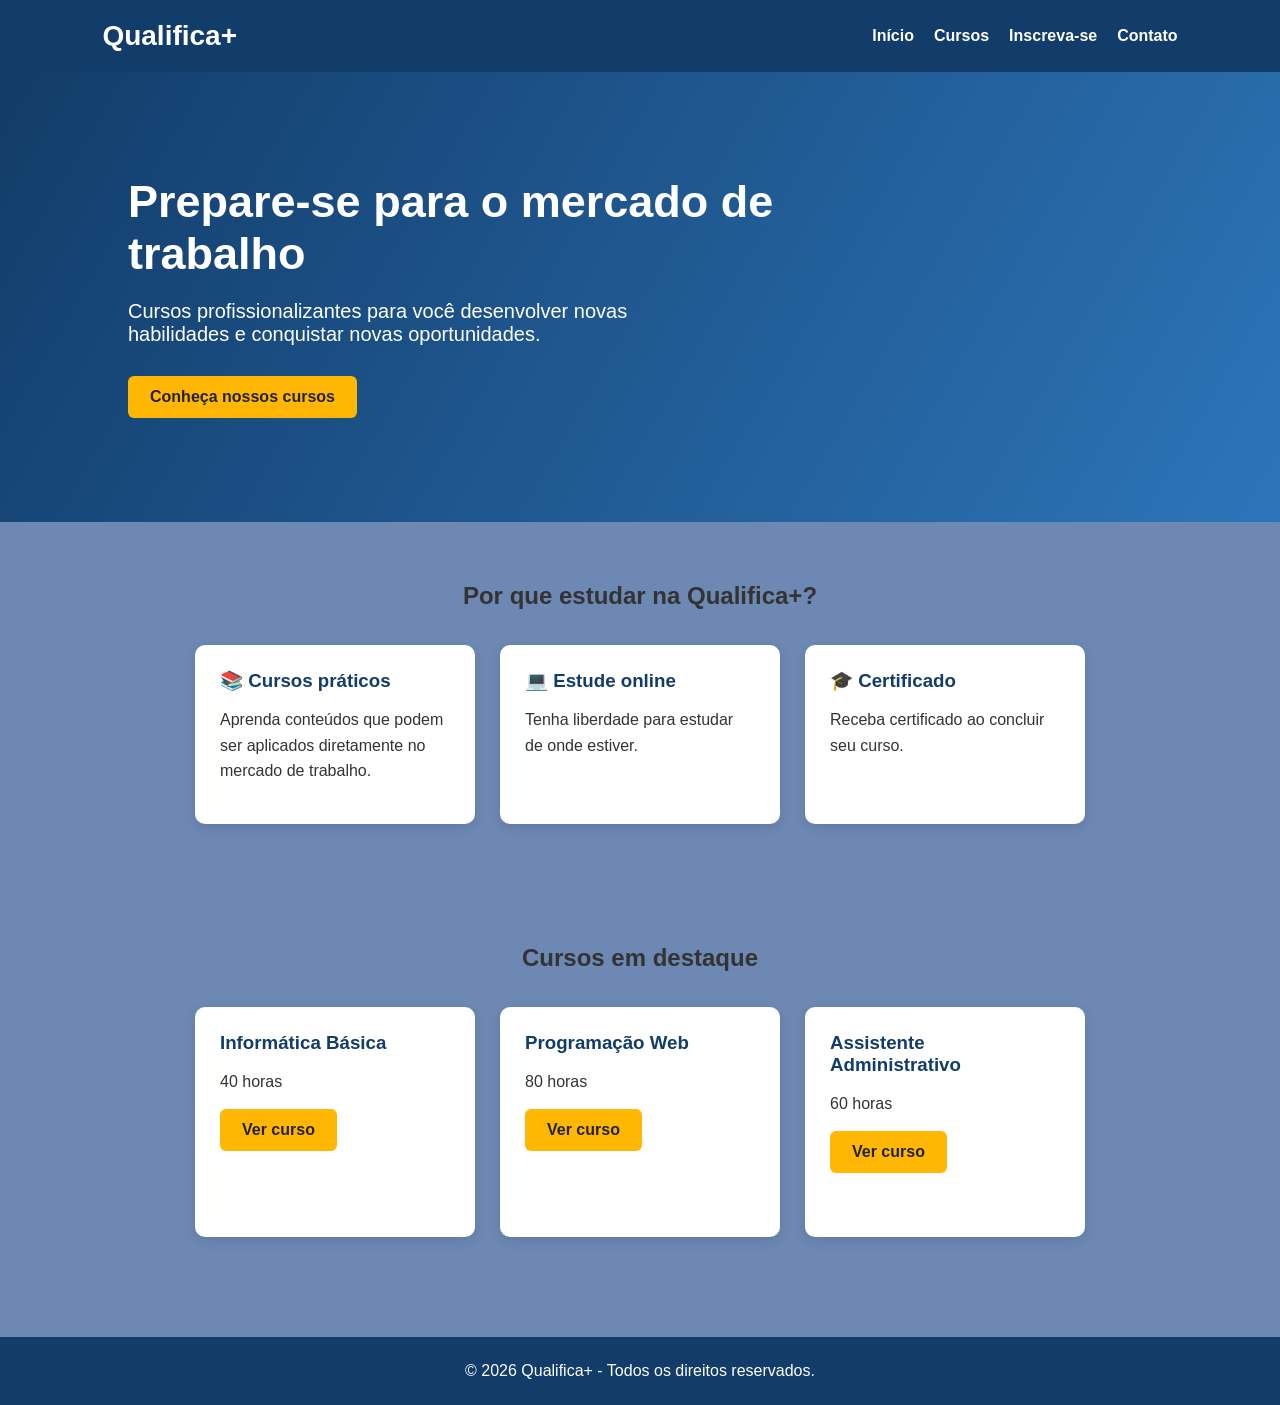
==== index.html @ 8e6860f6 "aula do dia 19-08" ====
<!DOCTYPE html>
<html lang="pt-BR">

<head>
    <meta charset="UTF-8">
    <meta name="viewport" content="width=device-width, initial-scale=1.0">
    <title>Qualifica+ | Cursos Profissionalizantes</title>
    <link rel="stylesheet" href="style.css">
    


</head>

<body>

    <header>
        <h1>Qualifica+</h1>

        <nav>
            <a href="index.html">Início</a>
            <a href="cursos.html">Cursos</a>
            <a href="cadastro.html">Inscreva-se</a>
            <a href="contato.html">Contato</a>
        </nav>
    </header>

    <main>

        <section class="hero">
            <div>
                <h2>Prepare-se para o mercado de trabalho</h2>

                <p>
                    Cursos profissionalizantes para você desenvolver
                    novas habilidades e conquistar novas oportunidades.
                </p>

                <a href="cursos.html" class="botao">
                    Conheça nossos cursos
                </a>
            </div>
        </section>

        <section class="sobre">
            <h2>Por que estudar na Qualifica+?</h2>

            <div class="cards">

                <div class="card">
                    <h3>📚 Cursos práticos</h3>
                    <p>
                        Aprenda conteúdos que podem ser aplicados
                        diretamente no mercado de trabalho.
                    </p>
                </div>

                <div class="card">
                    <h3>💻 Estude online</h3>
                    <p>
                        Tenha liberdade para estudar de onde estiver.
                    </p>
                </div>

                <div class="card">
                    <h3>🎓 Certificado</h3>
                    <p>
                        Receba certificado ao concluir seu curso.
                    </p>
                </div>

            </div>
        </section>

        <section class="destaques">

            <h2>Cursos em destaque</h2>

            <div class="cards">

                <div class="card curso">
                    <h3>Informática Básica</h3>
                    <p>40 horas</p>
                    <a href="curso.html" class="botao">Ver curso</a>
                </div>

                <div class="card curso">
                    <h3>Programação Web</h3>
                    <p>80 horas</p>
                    <a href="curso.html" class="botao">Ver curso</a>
                </div>

                <div class="card curso">
                    <h3>Assistente Administrativo</h3>
                    <p>60 horas</p>
                    <a href="curso.html" class="botao">Ver curso</a>
                </div>

            </div>

        </section>

    </main>

    <footer>
        <p>© 2026 Qualifica+ - Todos os direitos reservados.</p>
    </footer>

</body>
</html>
---- style.css ----
* {
    margin: 0;
    padding: 0;
    box-sizing: border-box;
}

body {
    font-family: Arial, sans-serif;
    background-color: #6c88b3;
    color: #333;
}

/* CABEÇALHO */

header {
    background-color: #123c69;
    color: white;

    padding: 20px 8%;

    display: flex;
    justify-content: space-between;
    align-items: center;
}

header h1 {
    font-size: 28px;
}

nav {
    display: flex;
    gap: 20px;
}

nav a {
    color: white;
    text-decoration: none;
    font-weight: bold;
}

nav a:hover {
    text-decoration: underline;
}

/* BANNER */

.hero {
    min-height: 450px;

    display: flex;
    align-items: center;

    padding: 60px 10%;

    background: linear-gradient(
        120deg,
        #123c69,
        #2d75b9
    );

    color: white;
}

.hero h2 {
    font-size: 45px;
    max-width: 650px;

    margin-bottom: 20px;
}

.hero p {
    font-size: 20px;
    max-width: 600px;

    margin-bottom: 30px;
}

/* BOTÕES */

.botao {
    display: inline-block;

    background-color: #ffb703;
    color: #222;

    padding: 12px 22px;

    border-radius: 6px;

    text-decoration: none;

    border: none;

    cursor: pointer;

    font-weight: bold;
}

.botao:hover {
    background-color: #fb8500;
}

/* SEÇÕES */

.sobre,
.destaques,
.pagina {
    padding: 60px 8%;
}

.sobre h2,
.destaques h2,
.pagina h2 {
    text-align: center;

    margin-bottom: 35px;
}

/* CARDS */

.cards {
    display: flex;

    flex-wrap: wrap;

    gap: 25px;

    justify-content: center;
}

.card {
    background-color: white;

    padding: 25px;

    border-radius: 10px;

    width: 280px;

    box-shadow: 0 4px 12px rgba(0,0,0,0.1);

    transition: 0.3s;
}

.card:hover {
    transform: translateY(-5px);
}

.card h3 {
    margin-bottom: 15px;

    color: #123c69;
}

.card p {
    line-height: 1.6;

    margin-bottom: 15px;
}

.curso {
    min-height: 230px;
}

/* FORMULÁRIOS */

.formulario {
    max-width: 650px;

    margin: 60px auto;

    background-color: white;

    padding: 35px;

    border-radius: 10px;

    box-shadow: 0 4px 15px rgba(0,0,0,0.1);
}

.formulario h2 {
    text-align: center;

    margin-bottom: 30px;

    color: #123c69;
}

form {
    display: flex;

    flex-direction: column;

    gap: 10px;
}

label {
    font-weight: bold;

    margin-top: 10px;
}

input,
select,
textarea {
    padding: 12px;

    border: 1px solid #ccc;

    border-radius: 5px;

    font-size: 16px;

    width: 100%;
}

textarea {
    resize: vertical;
}

button {
    margin-top: 20px;
}

/* RODAPÉ */

footer {
    background-color: #123c69;

    color: white;

    text-align: center;

    padding: 25px;

    margin-top: 40px;
}

/* RESPONSIVIDADE */

@media (max-width: 700px) {

    header {
        flex-direction: column;

        gap: 20px;
    }

    nav {
        flex-direction: column;

        text-align: center;

        gap: 10px;
    }

    .hero h2 {
        font-size: 32px;
    }

    .cards {
        flex-direction: column;

        align-items: center;
    }

    .card {
        width: 90%;
    }

}
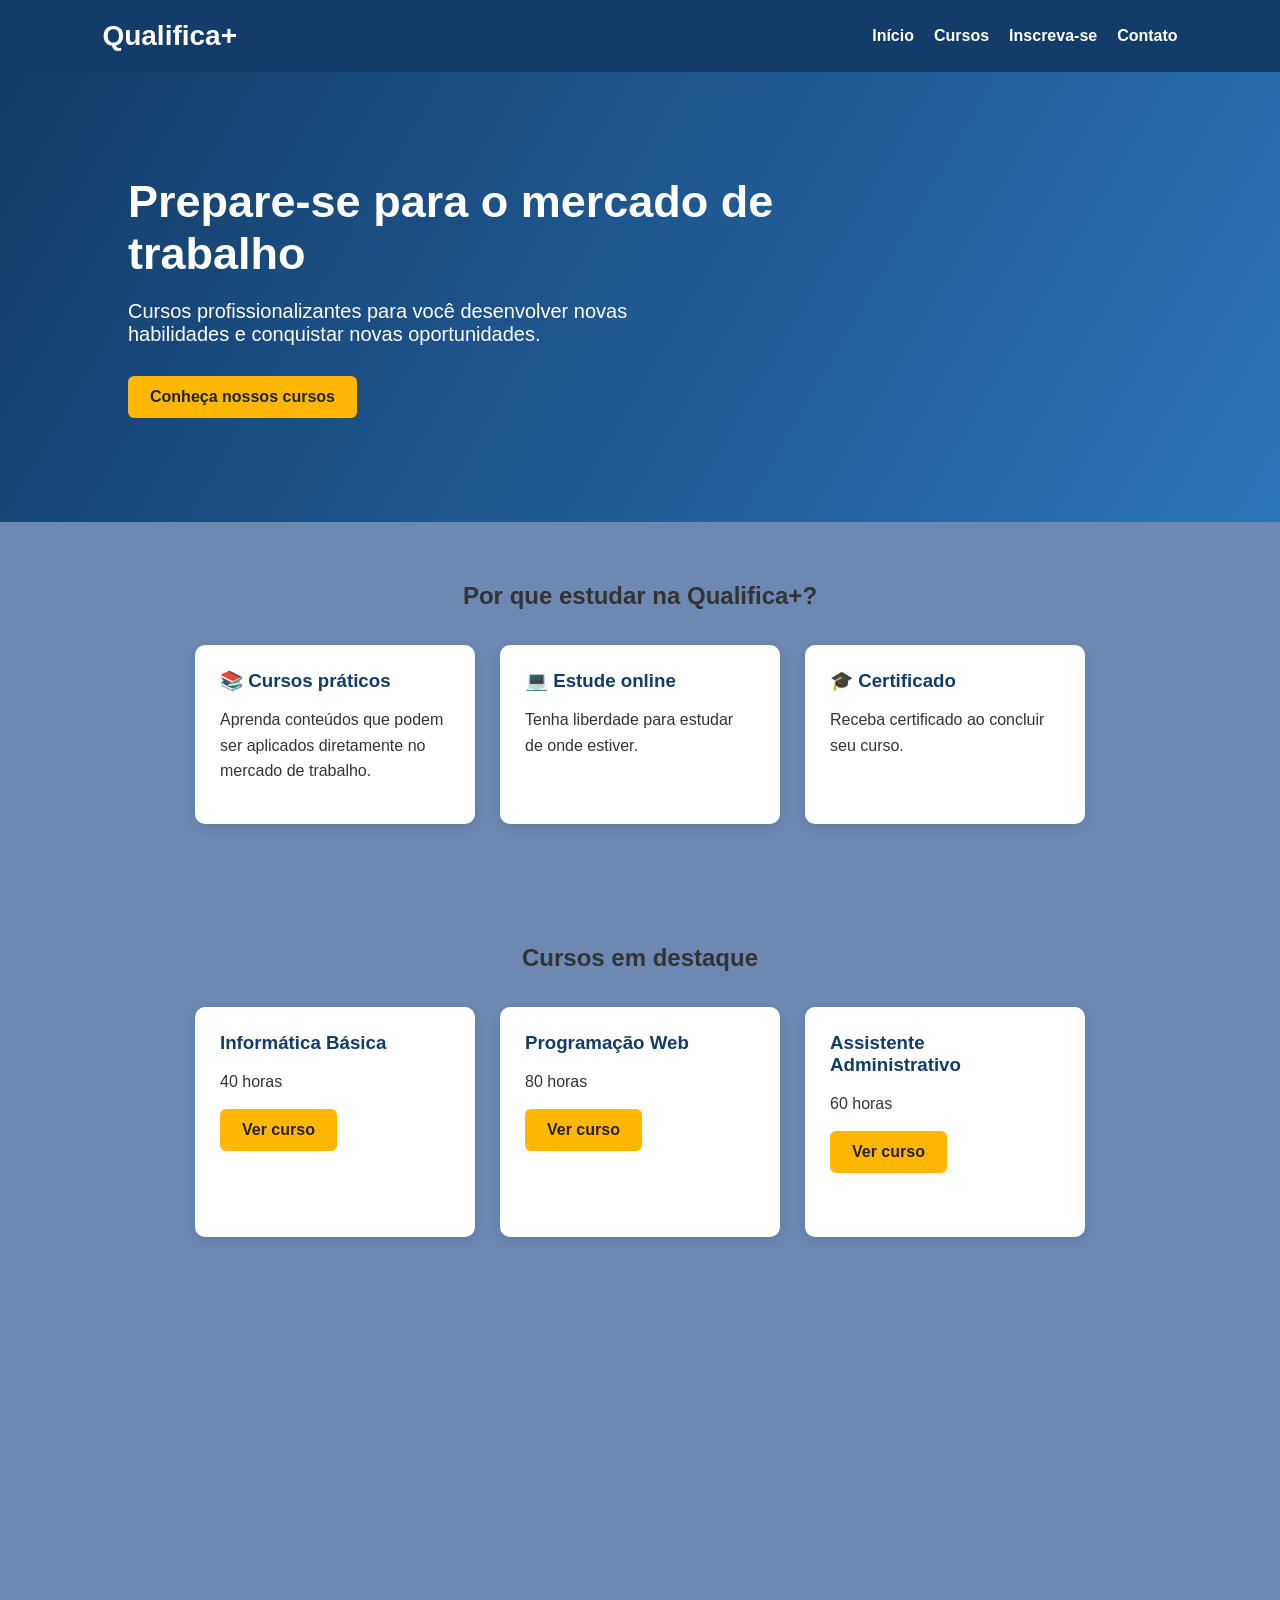
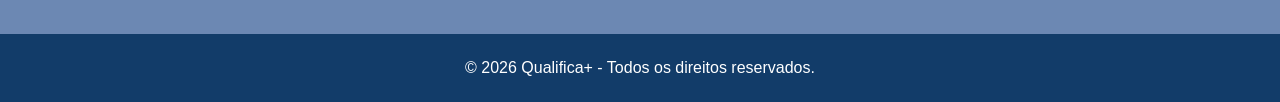
==== commit f7a44b95: "Alteraçoes em 19-10" ====
--- a/index.html
+++ b/index.html
@@ -1,109 +1,111 @@
-<!DOCTYPE html>
-<html lang="pt-BR">
+        <!DOCTYPE html>
+        <html lang="pt-BR">
 
-<head>
-    <meta charset="UTF-8">
-    <meta name="viewport" content="width=device-width, initial-scale=1.0">
-    <title>Qualifica+ | Cursos Profissionalizantes</title>
-    <link rel="stylesheet" href="style.css">
-    
+        <head>
+            <meta charset="UTF-8">
+            <meta name="viewport" content="width=device-width, initial-scale=1.0">
+            <title>Qualifica+ | Cursos Profissionalizantes</title>
+            <link rel="stylesheet" href="style.css">
+            
 
 
-</head>
+        </head>
 
-<body>
+        <body>
 
-    <header>
-        <h1>Qualifica+</h1>
+            <header>
+                <h1>Qualifica+</h1>
 
-        <nav>
-            <a href="index.html">Início</a>
-            <a href="cursos.html">Cursos</a>
-            <a href="cadastro.html">Inscreva-se</a>
-            <a href="contato.html">Contato</a>
-        </nav>
-    </header>
+                <nav>
+                    <a href="index.html">Início</a>
+                    <a href="cursos.html">Cursos</a>
+                    <a href="cadastro.html">Inscreva-se</a>
+                    <a href="contato.html">Contato</a>
+                </nav>
+            </header>
 
-    <main>
+            <main>
 
-        <section class="hero">
-            <div>
-                <h2>Prepare-se para o mercado de trabalho</h2>
+                <section class="hero">
+                    <div>
+                        <h2>Prepare-se para o mercado de trabalho</h2>
 
-                <p>
-                    Cursos profissionalizantes para você desenvolver
-                    novas habilidades e conquistar novas oportunidades.
-                </p>
+                        <p>
+                            Cursos profissionalizantes para você desenvolver
+                            novas habilidades e conquistar novas oportunidades.
+                        </p>
 
-                <a href="cursos.html" class="botao">
-                    Conheça nossos cursos
-                </a>
-            </div>
-        </section>
+                        <a href="cursos.html" class="botao">
+                            Conheça nossos cursos
+                        </a>
+                    </div>
+                </section>
 
-        <section class="sobre">
-            <h2>Por que estudar na Qualifica+?</h2>
+                <section class="sobre">
+                    <h2>Por que estudar na Qualifica+?</h2>
 
-            <div class="cards">
+                    <div class="cards">
 
-                <div class="card">
-                    <h3>📚 Cursos práticos</h3>
-                    <p>
-                        Aprenda conteúdos que podem ser aplicados
-                        diretamente no mercado de trabalho.
-                    </p>
-                </div>
+                        <div class="card">
+                            <h3>📚 Cursos práticos</h3>
+                            <p>
+                                Aprenda conteúdos que podem ser aplicados
+                                diretamente no mercado de trabalho.
+                            </p>
+                        </div>
 
-                <div class="card">
-                    <h3>💻 Estude online</h3>
-                    <p>
-                        Tenha liberdade para estudar de onde estiver.
-                    </p>
-                </div>
+                        <div class="card">
+                            <h3>💻 Estude online</h3>
+                            <p>
+                                Tenha liberdade para estudar de onde estiver.
+                            </p>
+                        </div>
 
-                <div class="card">
-                    <h3>🎓 Certificado</h3>
-                    <p>
-                        Receba certificado ao concluir seu curso.
-                    </p>
-                </div>
+                        <div class="card">
+                            <h3>🎓 Certificado</h3>
+                            <p>
+                                Receba certificado ao concluir seu curso.
+                            </p>
+                        </div>
 
-            </div>
-        </section>
+                    </div>
+                </section>
 
-        <section class="destaques">
+                <section class="destaques">
 
-            <h2>Cursos em destaque</h2>
+                    <h2>Cursos em destaque</h2>
 
-            <div class="cards">
+                    <div class="cards">
 
-                <div class="card curso">
-                    <h3>Informática Básica</h3>
-                    <p>40 horas</p>
-                    <a href="curso.html" class="botao">Ver curso</a>
-                </div>
+                        <div class="card curso">
+                            <h3>Informática Básica</h3>
+                            <p>40 horas</p>
+                            <a href="curso.html" class="botao">Ver curso</a>
+                        </div>
 
-                <div class="card curso">
-                    <h3>Programação Web</h3>
-                    <p>80 horas</p>
-                    <a href="curso.html" class="botao">Ver curso</a>
-                </div>
+                        <div class="card curso">
+                            <h3>Programação Web</h3>
+                            <p>80 horas</p>
+                            <a href="curso.html" class="botao">Ver curso</a>
+                        </div>
 
-                <div class="card curso">
-                    <h3>Assistente Administrativo</h3>
-                    <p>60 horas</p>
-                    <a href="curso.html" class="botao">Ver curso</a>
-                </div>
+                        <div class="card curso">
+                            <h3>Assistente Administrativo</h3>
+                            <p>60 horas</p>
+                            <a href="curso.html" class="botao">Ver curso</a>
+                        </div>
 
-            </div>
+                    </div>
 
-        </section>
+                </section>
 
-    </main>
+            </main>
 
-    <footer>
-        <p>© 2026 Qualifica+ - Todos os direitos reservados.</p>
-    </footer>
+            <footer>
+                <p>© 2026 Qualifica+ - Todos os direitos reservados.</p>
+            </footer>
 
-</body>
-</html>+            <script src="main.js"></script>
+
+        </body>
+        </html>
--- a/style.css
+++ b/style.css
@@ -114,6 +114,12 @@
     text-align: center;
 
     margin-bottom: 35px;
+    
+}
+
+.titulo-secunadario{
+    margin: 30px;
+    color: antiquewhite ;   
 }
 
 /* CARDS */
@@ -165,7 +171,7 @@
 /* FORMULÁRIOS */
 
 .formulario {
-    max-width: 650px;
+    max-width: 1050px;
 
     margin: 60px auto;
 
@@ -233,7 +239,7 @@
 
     padding: 25px;
 
-    margin-top: 40px;
+    margin-top: 337px;  
 }
 
 /* RESPONSIVIDADE */
